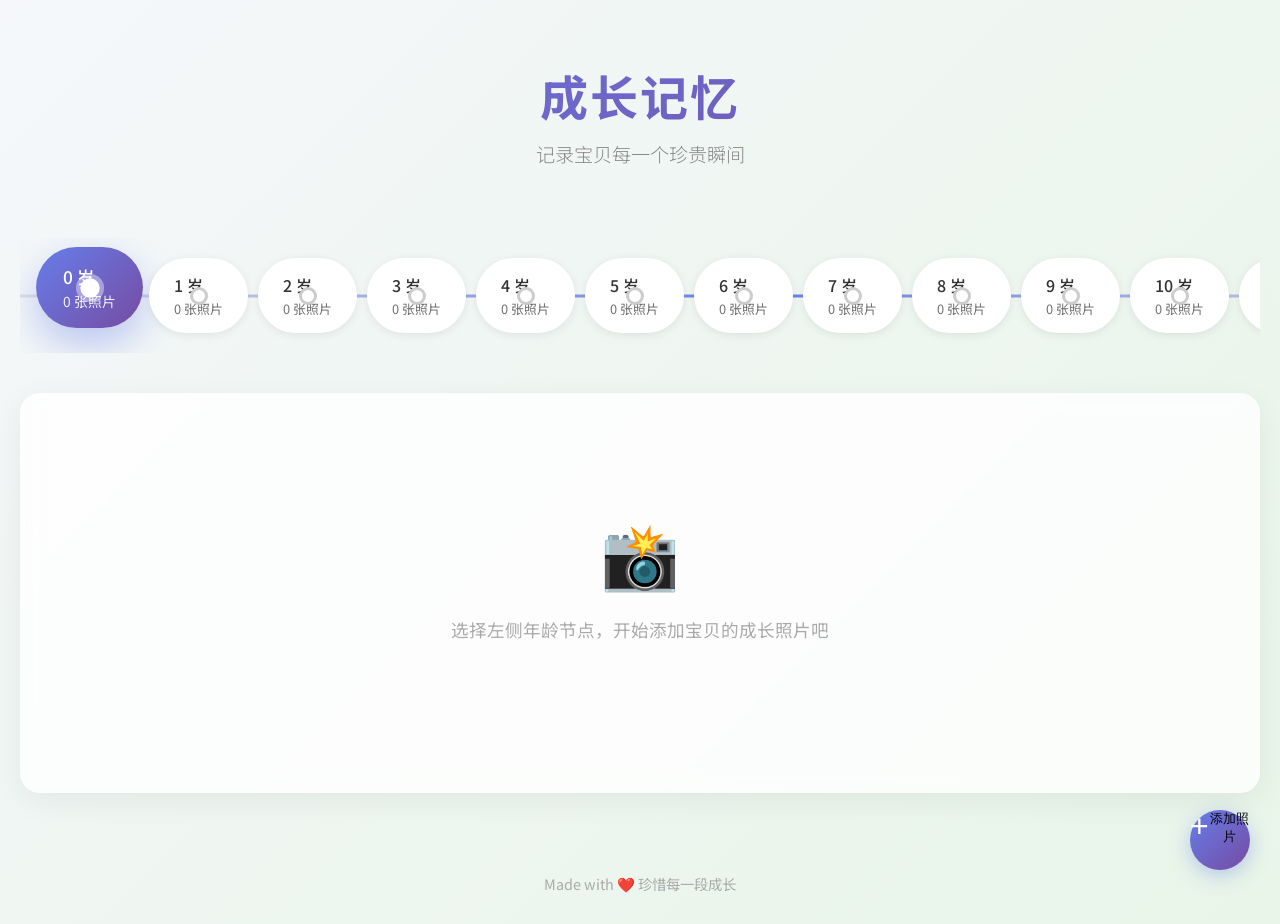
==== index.html @ dab3d083 "Initial commit: growth-album成长相册" ====
<!DOCTYPE html>
<html lang="zh-CN">
<head>
    <meta charset="UTF-8">
    <meta name="viewport" content="width=device-width, initial-scale=1.0">
    <title>成长记忆 - 宝贝成长相册</title>
    <link rel="stylesheet" href="style.css">
    <link href="https://fonts.googleapis.com/css2?family=Noto+Sans+SC:wght@300;400;500;700&display=swap" rel="stylesheet">
</head>
<body>
    <div class="container">
        <!-- 头部标题 -->
        <header class="header">
            <h1 class="title">成长记忆</h1>
            <p class="subtitle">记录宝贝每一个珍贵瞬间</p>
        </header>

        <!-- 时间轴区域 -->
        <div class="timeline-container">
            <div class="timeline" id="timeline">
                <!-- 时间轴节点会动态生成 -->
            </div>
        </div>

        <!-- 图片展示区域 -->
        <div class="gallery-container" id="galleryContainer">
            <div class="empty-state" id="emptyState">
                <div class="empty-icon">📸</div>
                <p>选择左侧年龄节点，开始添加宝贝的成长照片吧</p>
            </div>
            <div class="photo-grid" id="photoGrid"></div>
        </div>

        <!-- 添加照片按钮 -->
        <button class="add-photo-btn" id="addPhotoBtn" style="display: none;">
            <span>+</span> 添加照片
        </button>

        <!-- 上传模态框 -->
        <div class="modal" id="uploadModal">
            <div class="modal-content">
                <h2>添加新照片</h2>
                <div class="upload-area" id="uploadArea">
                    <div class="upload-icon">🖼️</div>
                    <p>点击或拖拽图片到此处上传</p>
                    <input type="file" id="fileInput" accept="image/*" multiple hidden>
                </div>
                <div class="form-group">
                    <label>照片描述</label>
                    <input type="text" id="photoDesc" placeholder="记录这个美好的瞬间...">
                </div>
                <div class="modal-buttons">
                    <button class="btn btn-cancel" id="cancelUpload">取消</button>
                    <button class="btn btn-primary" id="confirmUpload">上传</button>
                </div>
            </div>
        </div>

        <!-- 图片查看器模态框 -->
        <div class="viewer-modal" id="viewerModal">
            <div class="viewer-backdrop"></div>
            <div class="viewer-content">
                <button class="viewer-close" id="closeViewer">&times;</button>
                <img class="viewer-image" id="viewerImage" src="" alt="">
                <div class="viewer-info">
                    <p class="viewer-desc" id="viewerDesc"></p>
                    <p class="viewer-date" id="viewerDate"></p>
                </div>
            </div>
        </div>
    </div>

    <footer class="footer">
        <p>Made with ❤️ 珍惜每一段成长</p>
    </footer>

    <script src="app.js"></script>
</body>
</html>
---- style.css ----
* {
    margin: 0;
    padding: 0;
    box-sizing: border-box;
}

body {
    font-family: 'Noto Sans SC', -apple-system, BlinkMacSystemFont, sans-serif;
    background: linear-gradient(135deg, #f5f7fa 0%, #e8f5e8 100%);
    min-height: 100vh;
    color: #333;
    overflow-x: hidden;
}

.container {
    max-width: 1400px;
    margin: 0 auto;
    padding: 20px;
}

/* 头部样式 */
.header {
    text-align: center;
    padding: 40px 20px 30px;
    animation: fadeInDown 0.8s ease-out;
}

.title {
    font-size: 3rem;
    font-weight: 700;
    background: linear-gradient(135deg, #667eea 0%, #764ba2 100%);
    -webkit-background-clip: text;
    -webkit-text-fill-color: transparent;
    background-clip: text;
    margin-bottom: 10px;
    letter-spacing: 2px;
}

.subtitle {
    font-size: 1.2rem;
    color: #888;
    font-weight: 300;
}

/* 时间线样式 */
.timeline-container {
    margin: 40px 0;
    overflow-x: auto;
    padding: 20px 0;
    animation: fadeIn 1s ease-out 0.3s both;
}

.timeline {
    display: flex;
    gap: 10px;
    padding: 0 20px;
    min-width: fit-content;
    position: relative;
}

.timeline::before {
    content: '';
    position: absolute;
    top: 50%;
    left: 0;
    right: 0;
    height: 3px;
    background: linear-gradient(90deg, #e0e0e0 0%, #667eea 50%, #e0e0e0 100%);
    transform: translateY(-50%);
    z-index: 1;
}

.timeline-item {
    position: relative;
    z-index: 2;
    flex: 0 0 auto;
    padding: 15px 25px;
    background: white;
    border-radius: 50px;
    cursor: pointer;
    transition: all 0.4s cubic-bezier(0.175, 0.885, 0.32, 1.275);
    box-shadow: 0 2px 10px rgba(0, 0, 0, 0.08);
    animation: scaleIn 0.5s ease-out backwards;
}

.timeline-item:nth-child(1) { animation-delay: 0.1s; }
.timeline-item:nth-child(2) { animation-delay: 0.15s; }
.timeline-item:nth-child(3) { animation-delay: 0.2s; }
.timeline-item:nth-child(4) { animation-delay: 0.25s; }
.timeline-item:nth-child(5) { animation-delay: 0.3s; }
.timeline-item:nth-child(6) { animation-delay: 0.35s; }
.timeline-item:nth-child(7) { animation-delay: 0.4s; }
.timeline-item:nth-child(8) { animation-delay: 0.45s; }
.timeline-item:nth-child(9) { animation-delay: 0.5s; }
.timeline-item:nth-child(10) { animation-delay: 0.55s; }
.timeline-item:nth-child(11) { animation-delay: 0.6s; }
.timeline-item:nth-child(12) { animation-delay: 0.65s; }
.timeline-item:nth-child(13) { animation-delay: 0.7s; }
.timeline-item:nth-child(14) { animation-delay: 0.75s; }
.timeline-item:nth-child(15) { animation-delay: 0.8s; }
.timeline-item:nth-child(16) { animation-delay: 0.85s; }
.timeline-item:nth-child(17) { animation-delay: 0.9s; }
.timeline-item:nth-child(18) { animation-delay: 0.95s; }

.timeline-item::before {
    content: '';
    position: absolute;
    top: 50%;
    left: 50%;
    width: 12px;
    height: 12px;
    background: #fff;
    border: 3px solid #ccc;
    border-radius: 50%;
    transform: translate(-50%, -50%);
    transition: all 0.4s ease;
    z-index: 3;
}

.timeline-item:hover {
    transform: translateY(-5px) scale(1.05);
    box-shadow: 0 10px 25px rgba(102, 126, 234, 0.3);
}

.timeline-item.active {
    background: linear-gradient(135deg, #667eea 0%, #764ba2 100%);
    color: white;
    transform: translateY(-8px) scale(1.08);
    box-shadow: 0 15px 35px rgba(102, 126, 234, 0.4);
}

.timeline-item.active::before {
    background: #fff;
    border-color: white;
    box-shadow: 0 0 0 4px rgba(255, 255, 255, 0.4);
}

.timeline-item .age-label {
    font-size: 1rem;
    font-weight: 500;
}

.timeline-item .photo-count {
    font-size: 0.8rem;
    opacity: 0.7;
    margin-top: 2px;
}

.timeline-item.active .photo-count {
    opacity: 0.9;
}

/* 画廊区域 */
.gallery-container {
    min-height: 400px;
    background: rgba(255, 255, 255, 0.8);
    border-radius: 20px;
    padding: 30px;
    margin-bottom: 30px;
    box-shadow: 0 8px 32px rgba(0, 0, 0, 0.06);
    backdrop-filter: blur(10px);
    animation: fadeInUp 1s ease-out 0.5s both;
}

.empty-state {
    display: flex;
    flex-direction: column;
    align-items: center;
    justify-content: center;
    height: 300px;
    color: #aaa;
}

.empty-state .empty-icon {
    font-size: 4rem;
    margin-bottom: 20px;
    animation: float 3s ease-in-out infinite;
}

.empty-state p {
    font-size: 1.1rem;
}

.photo-grid {
    display: grid;
    grid-template-columns: repeat(auto-fill, minmax(250px, 1fr));
    gap: 20px;
}

.photo-card {
    position: relative;
    background: white;
    border-radius: 12px;
    overflow: hidden;
    box-shadow: 0 4px 15px rgba(0, 0, 0, 0.08);
    cursor: pointer;
    transition: all 0.4s cubic-bezier(0.175, 0.885, 0.32, 1.275);
    animation: photoFadeIn 0.6s ease-out backwards;
}

.photo-card:hover {
    transform: translateY(-8px) scale(1.02);
    box-shadow: 0 15px 35px rgba(0, 0, 0, 0.15);
}

.photo-card img {
    width: 100%;
    height: 250px;
    object-fit: cover;
    display: block;
    transition: transform 0.4s ease;
}

.photo-card:hover img {
    transform: scale(1.05);
}

.photo-info {
    padding: 15px;
}

.photo-desc {
    font-size: 0.95rem;
    color: #555;
    margin-bottom: 8px;
    line-height: 1.4;
}

.photo-date {
    font-size: 0.8rem;
    color: #aaa;
}

.photo-delete {
    position: absolute;
    top: 10px;
    right: 10px;
    width: 30px;
    height: 30px;
    border-radius: 50%;
    background: rgba(255, 255, 255, 0.9);
    display: flex;
    align-items: center;
    justify-content: center;
    cursor: pointer;
    opacity: 0;
    transition: opacity 0.3s ease;
    font-size: 18px;
    color: #ff4757;
}

.photo-card:hover .photo-delete {
    opacity: 1;
}

.photo-delete:hover {
    background: #ff4757;
    color: white;
}

/* 添加照片按钮 */
.add-photo-btn {
    position: fixed;
    bottom: 30px;
    right: 30px;
    width: 60px;
    height: 60px;
    border-radius: 50%;
    background: linear-gradient(135deg, #667eea 0%, #764ba2 100%);
    border: none;
    cursor: pointer;
    box-shadow: 0 5px 20px rgba(102, 126, 234, 0.4);
    transition: all 0.3s ease;
    animation: pulse 2s infinite;
    z-index: 100;
}

.add-photo-btn:hover {
    transform: scale(1.1);
    box-shadow: 0 8px 30px rgba(102, 126, 234, 0.5);
}

.add-photo-btn span {
    color: white;
    font-size: 2rem;
    line-height: 1;
}

/* 模态框样式 */
.modal {
    display: none;
    position: fixed;
    top: 0;
    left: 0;
    right: 0;
    bottom: 0;
    background: rgba(0, 0, 0, 0.6);
    z-index: 200;
    align-items: center;
    justify-content: center;
    backdrop-filter: blur(5px);
    animation: fadeIn 0.3s ease;
}

.modal.active {
    display: flex;
}

.modal-content {
    background: white;
    border-radius: 20px;
    padding: 40px;
    width: 90%;
    max-width: 500px;
    animation: scaleIn 0.3s cubic-bezier(0.175, 0.885, 0.32, 1.275);
}

.modal-content h2 {
    font-size: 1.5rem;
    margin-bottom: 25px;
    color: #333;
}

.upload-area {
    border: 3px dashed #ddd;
    border-radius: 12px;
    padding: 40px 20px;
    text-align: center;
    cursor: pointer;
    transition: all 0.3s ease;
    margin-bottom: 20px;
}

.upload-area:hover {
    border-color: #667eea;
    background: rgba(102, 126, 234, 0.03);
}

.upload-area.dragover {
    border-color: #667eea;
    background: rgba(102, 126, 234, 0.08);
    transform: scale(1.02);
}

.upload-icon {
    font-size: 3rem;
    margin-bottom: 15px;
}

.upload-area p {
    color: #888;
}

.form-group {
    margin-bottom: 25px;
}

.form-group label {
    display: block;
    margin-bottom: 8px;
    font-weight: 500;
    color: #555;
}

.form-group input {
    width: 100%;
    padding: 12px 15px;
    border: 2px solid #eee;
    border-radius: 8px;
    font-size: 1rem;
    transition: border-color 0.3s ease;
    font-family: inherit;
}

.form-group input:focus {
    outline: none;
    border-color: #667eea;
}

.modal-buttons {
    display: flex;
    gap: 15px;
    justify-content: flex-end;
}

.btn {
    padding: 12px 25px;
    border-radius: 8px;
    border: none;
    font-size: 1rem;
    cursor: pointer;
    transition: all 0.3s ease;
    font-family: inherit;
    font-weight: 500;
}

.btn-cancel {
    background: #f5f5f5;
    color: #666;
}

.btn-cancel:hover {
    background: #e8e8e8;
}

.btn-primary {
    background: linear-gradient(135deg, #667eea 0%, #764ba2 100%);
    color: white;
}

.btn-primary:hover {
    transform: translateY(-2px);
    box-shadow: 0 5px 15px rgba(102, 126, 234, 0.4);
}

/* 图片查看器 */
.viewer-modal {
    display: none;
    position: fixed;
    top: 0;
    left: 0;
    right: 0;
    bottom: 0;
    z-index: 300;
    align-items: center;
    justify-content: center;
}

.viewer-modal.active {
    display: flex;
}

.viewer-backdrop {
    position: absolute;
    top: 0;
    left: 0;
    right: 0;
    bottom: 0;
    background: rgba(0, 0, 0, 0.9);
    backdrop-filter: blur(5px);
}

.viewer-content {
    position: relative;
    max-width: 90%;
    max-height: 90%;
    z-index: 301;
    animation: viewerScale 0.3s ease;
}

.viewer-image {
    max-width: 100%;
    max-height: 75vh;
    display: block;
    border-radius: 8px;
}

.viewer-info {
    background: rgba(255, 255, 255, 0.95);
    padding: 20px;
    border-radius: 0 0 8px 8px;
    backdrop-filter: blur(10px);
}

.viewer-desc {
    font-size: 1.1rem;
    color: #333;
    margin-bottom: 5px;
}

.viewer-date {
    font-size: 0.9rem;
    color: #888;
}

.viewer-close {
    position: absolute;
    top: -45px;
    right: 0;
    width: 40px;
    height: 40px;
    background: rgba(255, 255, 255, 0.9);
    border: none;
    border-radius: 50%;
    font-size: 1.5rem;
    cursor: pointer;
    display: flex;
    align-items: center;
    justify-content: center;
    transition: all 0.3s ease;
}

.viewer-close:hover {
    background: white;
    transform: rotate(90deg);
}

/* 页脚 */
.footer {
    text-align: center;
    padding: 30px 20px;
    color: #aaa;
    font-size: 0.9rem;
}

/* 浮动爱心背景装饰 */
.heart {
    position: fixed;
    font-size: 20px;
    color: rgba(102, 126, 234, 0.1);
    pointer-events: none;
    animation: floatUp 8s ease-in-out infinite;
    z-index: -1;
}

/* 动画关键帧 */
@keyframes fadeIn {
    from {
        opacity: 0;
    }
    to {
        opacity: 1;
    }
}

@keyframes fadeInDown {
    from {
        opacity: 0;
        transform: translateY(-20px);
    }
    to {
        opacity: 1;
        transform: translateY(0);
    }
}

@keyframes fadeInUp {
    from {
        opacity: 0;
        transform: translateY(20px);
    }
    to {
        opacity: 1;
        transform: translateY(0);
    }
}

@keyframes scaleIn {
    from {
        opacity: 0;
        transform: scale(0.9);
    }
    to {
        opacity: 1;
        transform: scale(1);
    }
}

@keyframes float {
    0%, 100% {
        transform: translateY(0);
    }
    50% {
        transform: translateY(-15px);
    }
}

@keyframes floatUp {
    0% {
        opacity: 0;
        transform: translateY(0) rotate(0deg);
    }
    10% {
        opacity: 0.8;
    }
    100% {
        opacity: 0;
        transform: translateY(-100vh) rotate(360deg);
    }
}

@keyframes photoFadeIn {
    from {
        opacity: 0;
        transform: translateY(20px) scale(0.9);
    }
    to {
        opacity: 1;
        transform: translateY(0) scale(1);
    }
}

@keyframes pulse {
    0% {
        box-shadow: 0 5px 20px rgba(102, 126, 234, 0.4);
    }
    50% {
        box-shadow: 0 5px 30px rgba(102, 126, 234, 0.6);
    }
    100% {
        box-shadow: 0 5px 20px rgba(102, 126, 234, 0.4);
    }
}

@keyframes viewerScale {
    from {
        opacity: 0;
        transform: scale(0.9);
    }
    to {
        opacity: 1;
        transform: scale(1);
    }
}

/* 响应式 */
@media (max-width: 768px) {
    .title {
        font-size: 2rem;
    }

    .subtitle {
        font-size: 1rem;
    }

    .photo-grid {
        grid-template-columns: repeat(auto-fill, minmax(150px, 1fr));
        gap: 12px;
    }

    .photo-card img {
        height: 150px;
    }

    .gallery-container {
        padding: 20px;
    }

    .modal-content {
        padding: 25px;
    }

    .add-photo-btn {
        width: 50px;
        height: 50px;
        bottom: 20px;
        right: 20px;
    }

    .add-photo-btn span {
        font-size: 1.5rem;
    }
}
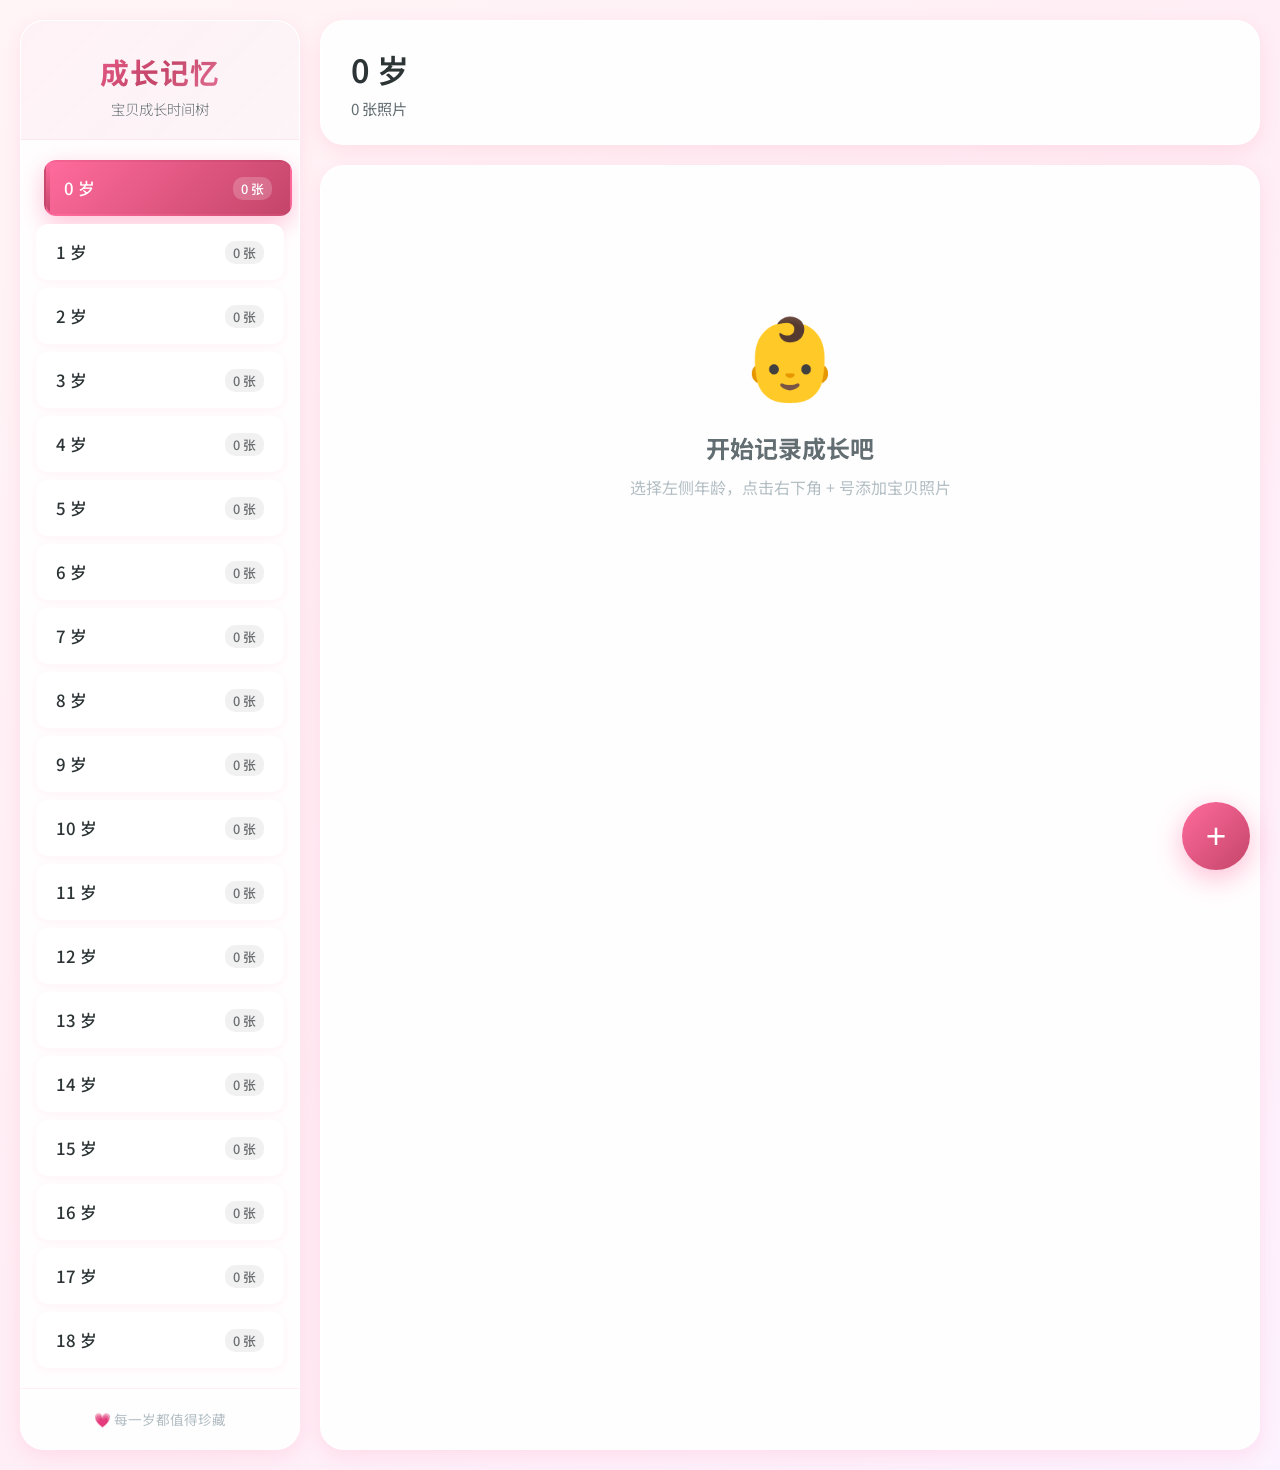
==== commit de447576: "=🎨 全新改版：左侧年龄树 + 右侧照片画廊双栏布局，现代化UI重设计" ====
--- a/index.html
+++ b/index.html
@@ -8,50 +8,66 @@
     <link href="https://fonts.googleapis.com/css2?family=Noto+Sans+SC:wght@300;400;500;700&display=swap" rel="stylesheet">
 </head>
 <body>
-    <div class="container">
-        <!-- 头部标题 -->
-        <header class="header">
-            <h1 class="title">成长记忆</h1>
-            <p class="subtitle">记录宝贝每一个珍贵瞬间</p>
-        </header>
+    <div class="app-container">
+        <!-- 左侧边栏 - 年龄时间树 -->
+        <aside class="sidebar">
+            <div class="sidebar-header">
+                <h1 class="title">成长记忆</h1>
+                <p class="subtitle">宝贝成长时间树</p>
+            </div>
+            <div class="age-tree" id="timeline">
+                <!-- 年龄节点会动态生成 -->
+            </div>
+            <div class="sidebar-footer">
+                <p>💗 每一岁都值得珍藏</p>
+            </div>
+        </aside>
 
-        <!-- 时间轴区域 -->
-        <div class="timeline-container">
-            <div class="timeline" id="timeline">
-                <!-- 时间轴节点会动态生成 -->
+        <!-- 右侧主内容区 - 照片画廊 -->
+        <main class="main-content">
+            <div class="content-header">
+                <h2 class="current-age-title" id="currentAgeTitle">选择年龄开始</h2>
+                <p class="photo-count-info" id="photoCountInfo">还没有照片</p>
             </div>
-        </div>
-
-        <!-- 图片展示区域 -->
-        <div class="gallery-container" id="galleryContainer">
-            <div class="empty-state" id="emptyState">
-                <div class="empty-icon">📸</div>
-                <p>选择左侧年龄节点，开始添加宝贝的成长照片吧</p>
+            
+            <div class="gallery-container" id="galleryContainer">
+                <div class="empty-state" id="emptyState">
+                    <div class="empty-icon">👶</div>
+                    <h3>开始记录成长吧</h3>
+                    <p>选择左侧年龄，点击右下角 + 号添加宝贝照片</p>
+                </div>
+                <div class="photo-grid" id="photoGrid"></div>
             </div>
-            <div class="photo-grid" id="photoGrid"></div>
-        </div>
+        </main>
 
         <!-- 添加照片按钮 -->
         <button class="add-photo-btn" id="addPhotoBtn" style="display: none;">
-            <span>+</span> 添加照片
+            <span>+</span>
         </button>
 
         <!-- 上传模态框 -->
         <div class="modal" id="uploadModal">
             <div class="modal-content">
-                <h2>添加新照片</h2>
-                <div class="upload-area" id="uploadArea">
-                    <div class="upload-icon">🖼️</div>
-                    <p>点击或拖拽图片到此处上传</p>
-                    <input type="file" id="fileInput" accept="image/*" multiple hidden>
+                <div class="modal-header">
+                    <h2>添加新照片</h2>
+                    <button class="modal-close" id="cancelUpload">&times;</button>
                 </div>
-                <div class="form-group">
-                    <label>照片描述</label>
-                    <input type="text" id="photoDesc" placeholder="记录这个美好的瞬间...">
+                <div class="modal-body">
+                    <div class="upload-area" id="uploadArea">
+                        <div class="upload-icon">🖼️</div>
+                        <p class="upload-title">点击或拖拽图片到此处</p>
+                        <p class="upload-hint">支持多张图片同时上传</p>
+                        <input type="file" id="fileInput" accept="image/*" multiple hidden>
+                    </div>
+                    <div class="form-group">
+                        <label>照片描述</label>
+                        <input type="text" id="photoDesc" placeholder="记录这个美好的瞬间...">
+                    </div>
                 </div>
-                <div class="modal-buttons">
-                    <button class="btn btn-cancel" id="cancelUpload">取消</button>
-                    <button class="btn btn-primary" id="confirmUpload">上传</button>
+                <div class="modal-footer">
+                    <button class="btn btn-primary" id="confirmUpload">
+                        <span>✓</span> 确认上传
+                    </button>
                 </div>
             </div>
         </div>
@@ -70,10 +86,6 @@
         </div>
     </div>
 
-    <footer class="footer">
-        <p>Made with ❤️ 珍惜每一段成长</p>
-    </footer>
-
     <script src="app.js"></script>
 </body>
 </html>
--- a/style.css
+++ b/style.css
@@ -4,162 +4,199 @@
     box-sizing: border-box;
 }
 
+:root {
+    --primary-color: #ff6b9d;
+    --primary-dark: #c44569;
+    --primary-light: #ffe0eb;
+    --bg-gradient-start: #fff5f7;
+    --bg-gradient-end: #fdf2ff;
+    --card-bg: rgba(255, 255, 255, 0.9);
+    --text-primary: #2d3436;
+    --text-secondary: #636e72;
+    --text-muted: #b2bec3;
+    --shadow-sm: 0 2px 8px rgba(255, 107, 157, 0.08);
+    --shadow-md: 0 6px 20px rgba(255, 107, 157, 0.15);
+    --shadow-lg: 0 12px 40px rgba(255, 107, 157, 0.25);
+    --radius-sm: 8px;
+    --radius-md: 12px;
+    --radius-lg: 16px;
+    --radius-xl: 24px;
+}
+
 body {
     font-family: 'Noto Sans SC', -apple-system, BlinkMacSystemFont, sans-serif;
-    background: linear-gradient(135deg, #f5f7fa 0%, #e8f5e8 100%);
+    background: linear-gradient(135deg, var(--bg-gradient-start) 0%, #ffeef5 50%, var(--bg-gradient-end) 100%);
     min-height: 100vh;
-    color: #333;
+    color: var(--text-primary);
     overflow-x: hidden;
 }
 
-.container {
-    max-width: 1400px;
-    margin: 0 auto;
+/* 整体应用布局 - 双栏设计 */
+.app-container {
+    display: flex;
+    min-height: 100vh;
+    gap: 20px;
     padding: 20px;
 }
 
-/* 头部样式 */
-.header {
+/* 左侧边栏 */
+.sidebar {
+    width: 280px;
+    background: var(--card-bg);
+    border-radius: var(--radius-xl);
+    box-shadow: var(--shadow-md);
+    backdrop-filter: blur(15px);
+    border: 1px solid rgba(255, 255, 255, 0.9);
+    display: flex;
+    flex-direction: column;
+    overflow: hidden;
+    animation: slideInLeft 0.6s ease-out;
+}
+
+.sidebar-header {
+    padding: 30px 20px 20px;
     text-align: center;
-    padding: 40px 20px 30px;
-    animation: fadeInDown 0.8s ease-out;
-}
-
-.title {
-    font-size: 3rem;
+    background: linear-gradient(135deg, rgba(255, 107, 157, 0.08) 0%, rgba(196, 69, 105, 0.05) 100%);
+    border-bottom: 1px solid rgba(255, 107, 157, 0.1);
+}
+
+.sidebar-header .title {
+    font-size: 1.8rem;
     font-weight: 700;
-    background: linear-gradient(135deg, #667eea 0%, #764ba2 100%);
+    background: linear-gradient(135deg, var(--primary-color) 0%, var(--primary-dark) 50%, #f78fb3 100%);
     -webkit-background-clip: text;
     -webkit-text-fill-color: transparent;
     background-clip: text;
-    margin-bottom: 10px;
-    letter-spacing: 2px;
-}
-
-.subtitle {
-    font-size: 1.2rem;
-    color: #888;
+    margin-bottom: 6px;
+    letter-spacing: 1px;
+}
+
+.sidebar-header .subtitle {
+    font-size: 0.9rem;
+    color: var(--text-secondary);
     font-weight: 300;
 }
 
-/* 时间线样式 */
-.timeline-container {
-    margin: 40px 0;
-    overflow-x: auto;
-    padding: 20px 0;
-    animation: fadeIn 1s ease-out 0.3s both;
-}
-
-.timeline {
-    display: flex;
-    gap: 10px;
-    padding: 0 20px;
-    min-width: fit-content;
+.age-tree {
+    flex: 1;
+    padding: 20px 15px;
+    overflow-y: auto;
+    display: flex;
+    flex-direction: column;
+    gap: 8px;
+}
+
+.age-item {
+    padding: 14px 18px;
+    background: white;
+    border-radius: var(--radius-md);
+    cursor: pointer;
+    transition: all 0.3s cubic-bezier(0.4, 0, 0.2, 1);
+    box-shadow: var(--shadow-sm);
+    border: 2px solid transparent;
     position: relative;
-}
-
-.timeline::before {
+    overflow: hidden;
+}
+
+.age-item::before {
     content: '';
     position: absolute;
-    top: 50%;
     left: 0;
-    right: 0;
-    height: 3px;
-    background: linear-gradient(90deg, #e0e0e0 0%, #667eea 50%, #e0e0e0 100%);
-    transform: translateY(-50%);
-    z-index: 1;
-}
-
-.timeline-item {
-    position: relative;
-    z-index: 2;
-    flex: 0 0 auto;
-    padding: 15px 25px;
-    background: white;
-    border-radius: 50px;
-    cursor: pointer;
-    transition: all 0.4s cubic-bezier(0.175, 0.885, 0.32, 1.275);
-    box-shadow: 0 2px 10px rgba(0, 0, 0, 0.08);
-    animation: scaleIn 0.5s ease-out backwards;
-}
-
-.timeline-item:nth-child(1) { animation-delay: 0.1s; }
-.timeline-item:nth-child(2) { animation-delay: 0.15s; }
-.timeline-item:nth-child(3) { animation-delay: 0.2s; }
-.timeline-item:nth-child(4) { animation-delay: 0.25s; }
-.timeline-item:nth-child(5) { animation-delay: 0.3s; }
-.timeline-item:nth-child(6) { animation-delay: 0.35s; }
-.timeline-item:nth-child(7) { animation-delay: 0.4s; }
-.timeline-item:nth-child(8) { animation-delay: 0.45s; }
-.timeline-item:nth-child(9) { animation-delay: 0.5s; }
-.timeline-item:nth-child(10) { animation-delay: 0.55s; }
-.timeline-item:nth-child(11) { animation-delay: 0.6s; }
-.timeline-item:nth-child(12) { animation-delay: 0.65s; }
-.timeline-item:nth-child(13) { animation-delay: 0.7s; }
-.timeline-item:nth-child(14) { animation-delay: 0.75s; }
-.timeline-item:nth-child(15) { animation-delay: 0.8s; }
-.timeline-item:nth-child(16) { animation-delay: 0.85s; }
-.timeline-item:nth-child(17) { animation-delay: 0.9s; }
-.timeline-item:nth-child(18) { animation-delay: 0.95s; }
-
-.timeline-item::before {
-    content: '';
-    position: absolute;
-    top: 50%;
-    left: 50%;
-    width: 12px;
-    height: 12px;
-    background: #fff;
-    border: 3px solid #ccc;
-    border-radius: 50%;
-    transform: translate(-50%, -50%);
-    transition: all 0.4s ease;
-    z-index: 3;
-}
-
-.timeline-item:hover {
-    transform: translateY(-5px) scale(1.05);
-    box-shadow: 0 10px 25px rgba(102, 126, 234, 0.3);
-}
-
-.timeline-item.active {
-    background: linear-gradient(135deg, #667eea 0%, #764ba2 100%);
+    top: 0;
+    height: 100%;
+    width: 4px;
+    background: linear-gradient(180deg, var(--primary-color), var(--primary-dark));
+    transform: scaleY(0);
+    transition: transform 0.3s ease;
+}
+
+.age-item:hover {
+    transform: translateX(4px);
+    box-shadow: var(--shadow-md);
+    border-color: var(--primary-light);
+}
+
+.age-item.active {
+    background: linear-gradient(135deg, var(--primary-color) 0%, var(--primary-dark) 100%);
     color: white;
-    transform: translateY(-8px) scale(1.08);
-    box-shadow: 0 15px 35px rgba(102, 126, 234, 0.4);
-}
-
-.timeline-item.active::before {
-    background: #fff;
-    border-color: white;
-    box-shadow: 0 0 0 4px rgba(255, 255, 255, 0.4);
-}
-
-.timeline-item .age-label {
-    font-size: 1rem;
+    transform: translateX(8px);
+    box-shadow: 0 8px 25px rgba(255, 107, 157, 0.4);
+    border-color: transparent;
+}
+
+.age-item.active::before {
+    transform: scaleY(1);
+}
+
+.age-item .age-label {
+    font-size: 1.05rem;
     font-weight: 500;
-}
-
-.timeline-item .photo-count {
+    display: flex;
+    justify-content: space-between;
+    align-items: center;
+}
+
+.age-item .photo-count {
     font-size: 0.8rem;
     opacity: 0.7;
-    margin-top: 2px;
-}
-
-.timeline-item.active .photo-count {
-    opacity: 0.9;
+    padding: 2px 8px;
+    background: rgba(0, 0, 0, 0.08);
+    border-radius: 10px;
+}
+
+.age-item.active .photo-count {
+    background: rgba(255, 255, 255, 0.2);
+    opacity: 1;
+}
+
+.sidebar-footer {
+    padding: 20px;
+    text-align: center;
+    color: var(--text-muted);
+    font-size: 0.85rem;
+    border-top: 1px solid rgba(255, 107, 157, 0.1);
+}
+
+/* 右侧主内容 */
+.main-content {
+    flex: 1;
+    display: flex;
+    flex-direction: column;
+    animation: fadeIn 0.6s ease-out 0.2s both;
+}
+
+.content-header {
+    background: var(--card-bg);
+    border-radius: var(--radius-xl);
+    padding: 25px 30px;
+    margin-bottom: 20px;
+    box-shadow: var(--shadow-md);
+    backdrop-filter: blur(15px);
+    border: 1px solid rgba(255, 255, 255, 0.9);
+}
+
+.current-age-title {
+    font-size: 2rem;
+    font-weight: 600;
+    color: var(--text-primary);
+    margin-bottom: 5px;
+}
+
+.photo-count-info {
+    color: var(--text-secondary);
+    font-size: 0.95rem;
 }
 
 /* 画廊区域 */
 .gallery-container {
-    min-height: 400px;
-    background: rgba(255, 255, 255, 0.8);
-    border-radius: 20px;
+    flex: 1;
+    min-height: 500px;
+    background: var(--card-bg);
+    border-radius: var(--radius-xl);
     padding: 30px;
-    margin-bottom: 30px;
-    box-shadow: 0 8px 32px rgba(0, 0, 0, 0.06);
-    backdrop-filter: blur(10px);
-    animation: fadeInUp 1s ease-out 0.5s both;
+    box-shadow: var(--shadow-md);
+    backdrop-filter: blur(15px);
+    border: 1px solid rgba(255, 255, 255, 0.9);
 }
 
 .empty-state {
@@ -167,86 +204,98 @@
     flex-direction: column;
     align-items: center;
     justify-content: center;
-    height: 300px;
-    color: #aaa;
+    height: 400px;
+    color: var(--text-muted);
 }
 
 .empty-state .empty-icon {
-    font-size: 4rem;
+    font-size: 5rem;
     margin-bottom: 20px;
     animation: float 3s ease-in-out infinite;
 }
 
+.empty-state h3 {
+    font-size: 1.5rem;
+    margin-bottom: 10px;
+    color: var(--text-secondary);
+}
+
 .empty-state p {
-    font-size: 1.1rem;
+    font-size: 1rem;
 }
 
 .photo-grid {
     display: grid;
-    grid-template-columns: repeat(auto-fill, minmax(250px, 1fr));
+    grid-template-columns: repeat(auto-fill, minmax(260px, 1fr));
     gap: 20px;
 }
 
 .photo-card {
     position: relative;
     background: white;
-    border-radius: 12px;
+    border-radius: var(--radius-lg);
     overflow: hidden;
-    box-shadow: 0 4px 15px rgba(0, 0, 0, 0.08);
+    box-shadow: var(--shadow-sm);
     cursor: pointer;
-    transition: all 0.4s cubic-bezier(0.175, 0.885, 0.32, 1.275);
-    animation: photoFadeIn 0.6s ease-out backwards;
+    transition: all 0.3s cubic-bezier(0.4, 0, 0.2, 1);
+    animation: photoFadeIn 0.5s ease-out backwards;
+    border: 1px solid rgba(255, 107, 157, 0.08);
 }
 
 .photo-card:hover {
-    transform: translateY(-8px) scale(1.02);
-    box-shadow: 0 15px 35px rgba(0, 0, 0, 0.15);
+    transform: translateY(-6px) scale(1.02);
+    box-shadow: var(--shadow-lg);
 }
 
 .photo-card img {
     width: 100%;
-    height: 250px;
+    height: 220px;
     object-fit: cover;
     display: block;
     transition: transform 0.4s ease;
 }
 
 .photo-card:hover img {
-    transform: scale(1.05);
+    transform: scale(1.08);
 }
 
 .photo-info {
-    padding: 15px;
+    padding: 14px 16px;
 }
 
 .photo-desc {
     font-size: 0.95rem;
-    color: #555;
-    margin-bottom: 8px;
+    color: var(--text-primary);
+    margin-bottom: 6px;
     line-height: 1.4;
+    display: -webkit-box;
+    -webkit-line-clamp: 2;
+    -webkit-box-orient: vertical;
+    overflow: hidden;
 }
 
 .photo-date {
     font-size: 0.8rem;
-    color: #aaa;
+    color: var(--text-muted);
 }
 
 .photo-delete {
     position: absolute;
     top: 10px;
     right: 10px;
-    width: 30px;
-    height: 30px;
+    width: 32px;
+    height: 32px;
     border-radius: 50%;
-    background: rgba(255, 255, 255, 0.9);
+    background: rgba(255, 255, 255, 0.95);
     display: flex;
     align-items: center;
     justify-content: center;
     cursor: pointer;
     opacity: 0;
-    transition: opacity 0.3s ease;
+    transition: all 0.3s ease;
     font-size: 18px;
     color: #ff4757;
+    box-shadow: var(--shadow-sm);
 }
 
 .photo-card:hover .photo-delete {
@@ -256,6 +305,7 @@
 .photo-delete:hover {
     background: #ff4757;
     color: white;
+    transform: scale(1.1);
 }
 
 /* 添加照片按钮 */
@@ -263,27 +313,31 @@
     position: fixed;
     bottom: 30px;
     right: 30px;
-    width: 60px;
-    height: 60px;
+    width: 68px;
+    height: 68px;
     border-radius: 50%;
-    background: linear-gradient(135deg, #667eea 0%, #764ba2 100%);
+    background: linear-gradient(135deg, var(--primary-color) 0%, var(--primary-dark) 100%);
     border: none;
     cursor: pointer;
-    box-shadow: 0 5px 20px rgba(102, 126, 234, 0.4);
+    box-shadow: 0 8px 28px rgba(255, 107, 157, 0.45);
     transition: all 0.3s ease;
     animation: pulse 2s infinite;
     z-index: 100;
+    display: flex;
+    align-items: center;
+    justify-content: center;
 }
 
 .add-photo-btn:hover {
-    transform: scale(1.1);
-    box-shadow: 0 8px 30px rgba(102, 126, 234, 0.5);
+    transform: scale(1.1) rotate(90deg);
+    box-shadow: 0 12px 40px rgba(255, 107, 157, 0.55);
 }
 
 .add-photo-btn span {
     color: white;
-    font-size: 2rem;
+    font-size: 2.2rem;
     line-height: 1;
+    font-weight: 300;
 }
 
 /* 模态框样式 */
@@ -294,12 +348,13 @@
     left: 0;
     right: 0;
     bottom: 0;
-    background: rgba(0, 0, 0, 0.6);
+    background: rgba(0, 0, 0, 0.5);
     z-index: 200;
     align-items: center;
     justify-content: center;
-    backdrop-filter: blur(5px);
-    animation: fadeIn 0.3s ease;
+    backdrop-filter: blur(8px);
+    animation: fadeIn 0.2s ease;
+    padding: 20px;
 }
 
 .modal.active {
@@ -308,84 +363,122 @@
 
 .modal-content {
     background: white;
-    border-radius: 20px;
-    padding: 40px;
-    width: 90%;
-    max-width: 500px;
+    border-radius: var(--radius-xl);
+    width: 100%;
+    max-width: 520px;
     animation: scaleIn 0.3s cubic-bezier(0.175, 0.885, 0.32, 1.275);
-}
-
-.modal-content h2 {
+    overflow: hidden;
+}
+
+.modal-header {
+    display: flex;
+    justify-content: space-between;
+    align-items: center;
+    padding: 20px 25px;
+    border-bottom: 1px solid rgba(255, 107, 157, 0.1);
+}
+
+.modal-header h2 {
+    font-size: 1.4rem;
+    color: var(--text-primary);
+    font-weight: 600;
+}
+
+.modal-close {
+    width: 36px;
+    height: 36px;
+    border-radius: 50%;
+    border: none;
+    background: #f5f5f5;
     font-size: 1.5rem;
-    margin-bottom: 25px;
-    color: #333;
+    cursor: pointer;
+    display: flex;
+    align-items: center;
+    justify-content: center;
+    color: var(--text-secondary);
+    transition: all 0.3s ease;
+}
+
+.modal-close:hover {
+    background: #ff6b9d;
+    color: white;
+    transform: rotate(90deg);
+}
+
+.modal-body {
+    padding: 25px;
+}
+
+.modal-footer {
+    padding: 20px 25px 25px;
+    text-align: right;
 }
 
 .upload-area {
-    border: 3px dashed #ddd;
-    border-radius: 12px;
+    border: 3px dashed #e1e1e1;
+    border-radius: var(--radius-md);
     padding: 40px 20px;
     text-align: center;
     cursor: pointer;
     transition: all 0.3s ease;
     margin-bottom: 20px;
-}
-
-.upload-area:hover {
-    border-color: #667eea;
-    background: rgba(102, 126, 234, 0.03);
-}
-
+    background: rgba(255, 107, 157, 0.02);
+}
+
+.upload-area:hover,
 .upload-area.dragover {
-    border-color: #667eea;
-    background: rgba(102, 126, 234, 0.08);
+    border-color: var(--primary-color);
+    background: rgba(255, 107, 157, 0.05);
     transform: scale(1.02);
 }
 
 .upload-icon {
     font-size: 3rem;
-    margin-bottom: 15px;
-}
-
-.upload-area p {
-    color: #888;
+    margin-bottom: 12px;
+}
+
+.upload-title {
+    font-size: 1.1rem;
+    color: var(--text-primary);
+    margin-bottom: 4px;
+}
+
+.upload-hint {
+    color: var(--text-muted);
+    font-size: 0.85rem;
 }
 
 .form-group {
-    margin-bottom: 25px;
+    margin-bottom: 0;
 }
 
 .form-group label {
     display: block;
     margin-bottom: 8px;
     font-weight: 500;
-    color: #555;
+    color: var(--text-primary);
+    font-size: 0.95rem;
 }
 
 .form-group input {
     width: 100%;
-    padding: 12px 15px;
-    border: 2px solid #eee;
-    border-radius: 8px;
+    padding: 14px 16px;
+    border: 2px solid #f0f0f0;
+    border-radius: var(--radius-sm);
     font-size: 1rem;
-    transition: border-color 0.3s ease;
+    transition: all 0.3s ease;
     font-family: inherit;
 }
 
 .form-group input:focus {
     outline: none;
-    border-color: #667eea;
-}
-
-.modal-buttons {
-    display: flex;
-    gap: 15px;
-    justify-content: flex-end;
+    border-color: var(--primary-color);
+    box-shadow: 0 0 0 3px rgba(255, 107, 157, 0.1);
 }
 
 .btn {
-    padding: 12px 25px;
-    border-radius: 8px;
+    padding: 14px 28px;
+    border-radius: var(--radius-sm);
     border: none;
     font-size: 1rem;
     cursor: pointer;
@@ -394,23 +487,23 @@
     font-weight: 500;
 }
 
-.btn-cancel {
-    background: #f5f5f5;
-    color: #666;
-}
-
-.btn-cancel:hover {
-    background: #e8e8e8;
-}
-
 .btn-primary {
-    background: linear-gradient(135deg, #667eea 0%, #764ba2 100%);
+    background: linear-gradient(135deg, var(--primary-color) 0%, var(--primary-dark) 100%);
     color: white;
+    width: 100%;
+    display: flex;
+    align-items: center;
+    justify-content: center;
+    gap: 8px;
 }
 
 .btn-primary:hover {
     transform: translateY(-2px);
-    box-shadow: 0 5px 15px rgba(102, 126, 234, 0.4);
+    box-shadow: 0 8px 20px rgba(255, 107, 157, 0.4);
+}
+
+.btn-primary span {
+    font-size: 1.2rem;
 }
 
 /* 图片查看器 */
@@ -424,6 +517,7 @@
     z-index: 300;
     align-items: center;
     justify-content: center;
+    padding: 20px;
 }
 
 .viewer-modal.active {
@@ -436,8 +530,8 @@
     left: 0;
     right: 0;
     bottom: 0;
-    background: rgba(0, 0, 0, 0.9);
-    backdrop-filter: blur(5px);
+    background: rgba(0, 0, 0, 0.92);
+    backdrop-filter: blur(10px);
 }
 
 .viewer-content {
@@ -446,31 +540,31 @@
     max-height: 90%;
     z-index: 301;
     animation: viewerScale 0.3s ease;
+    border-radius: var(--radius-md);
+    overflow: hidden;
 }
 
 .viewer-image {
     max-width: 100%;
     max-height: 75vh;
     display: block;
-    border-radius: 8px;
 }
 
 .viewer-info {
     background: rgba(255, 255, 255, 0.95);
-    padding: 20px;
-    border-radius: 0 0 8px 8px;
+    padding: 18px 22px;
     backdrop-filter: blur(10px);
 }
 
 .viewer-desc {
     font-size: 1.1rem;
-    color: #333;
+    color: var(--text-primary);
     margin-bottom: 5px;
 }
 
 .viewer-date {
     font-size: 0.9rem;
-    color: #888;
+    color: var(--text-muted);
 }
 
 .viewer-close {
@@ -495,25 +589,28 @@
     transform: rotate(90deg);
 }
 
-/* 页脚 */
-.footer {
-    text-align: center;
-    padding: 30px 20px;
-    color: #aaa;
-    font-size: 0.9rem;
-}
-
 /* 浮动爱心背景装饰 */
 .heart {
     position: fixed;
     font-size: 20px;
-    color: rgba(102, 126, 234, 0.1);
+    color: rgba(255, 107, 157, 0.12);
     pointer-events: none;
     animation: floatUp 8s ease-in-out infinite;
     z-index: -1;
 }
 
 /* 动画关键帧 */
+@keyframes slideInLeft {
+    from {
+        opacity: 0;
+        transform: translateX(-30px);
+    }
+    to {
+        opacity: 1;
+        transform: translateX(0);
+    }
+}
+
 @keyframes fadeIn {
     from {
         opacity: 0;
@@ -592,13 +689,13 @@
 
 @keyframes pulse {
     0% {
-        box-shadow: 0 5px 20px rgba(102, 126, 234, 0.4);
+        box-shadow: 0 8px 28px rgba(255, 107, 157, 0.45);
     }
     50% {
-        box-shadow: 0 5px 30px rgba(102, 126, 234, 0.6);
+        box-shadow: 0 8px 40px rgba(255, 107, 157, 0.7);
     }
     100% {
-        box-shadow: 0 5px 20px rgba(102, 126, 234, 0.4);
+        box-shadow: 0 8px 28px rgba(255, 107, 157, 0.45);
     }
 }
 
@@ -613,41 +710,73 @@
     }
 }
 
-/* 响应式 */
-@media (max-width: 768px) {
-    .title {
-        font-size: 2rem;
-    }
-
-    .subtitle {
-        font-size: 1rem;
-    }
-
-    .photo-grid {
-        grid-template-columns: repeat(auto-fill, minmax(150px, 1fr));
+/* 响应式适配 */
+@media (max-width: 900px) {
+    .app-container {
+        flex-direction: column;
+        padding: 12px;
         gap: 12px;
     }
 
-    .photo-card img {
-        height: 150px;
+    .sidebar {
+        width: 100%;
+        max-height: 35vh;
+    }
+
+    .age-tree {
+        flex-direction: row;
+        flex-wrap: wrap;
+        align-content: flex-start;
+    }
+
+    .age-item {
+        flex: 0 0 calc(33.333% - 6px);
+    }
+
+    .content-header {
+        padding: 20px;
+    }
+
+    .current-age-title {
+        font-size: 1.5rem;
     }
 
     .gallery-container {
         padding: 20px;
-    }
-
-    .modal-content {
-        padding: 25px;
+        min-height: 400px;
+    }
+
+    .photo-grid {
+        grid-template-columns: repeat(auto-fill, minmax(160px, 1fr));
+        gap: 12px;
+    }
+
+    .photo-card img {
+        height: 140px;
     }
 
     .add-photo-btn {
-        width: 50px;
-        height: 50px;
+        width: 56px;
+        height: 56px;
         bottom: 20px;
         right: 20px;
     }
 
     .add-photo-btn span {
-        font-size: 1.5rem;
-    }
-}+        font-size: 1.8rem;
+    }
+
+    .modal-content {
+        margin: 10px;
+    }
+}
+
+@media (max-width: 600px) {
+    .age-item {
+        flex: 0 0 calc(50% - 4px);
+    }
+
+    .photo-grid {
+        grid-template-columns: repeat(auto-fill, minmax(140px, 1fr));
+    }
+}
